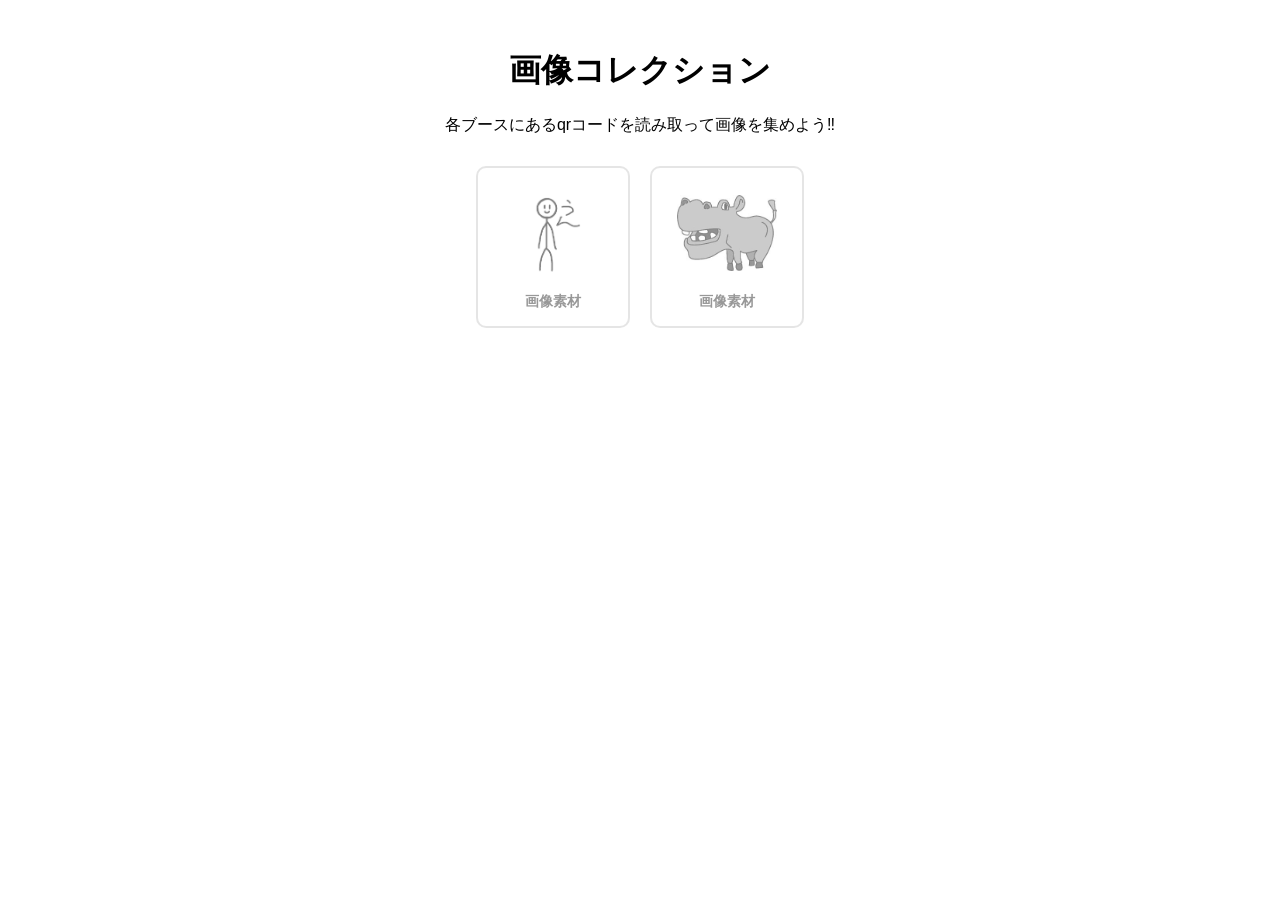
==== index.html @ 432bb3c5 "Add files via upload" ====
<!DOCTYPE html>
<html lang="ja">
<head>
    <meta charset="UTF-8">
    <title>文化祭スタンプラリー</title>
    <link rel="stylesheet" href="style.css">
</head>
<body>
    <h1>画像コレクション</h1>
    <p>各ブースにあるqrコードを読み取って画像を集めよう‼</p>

    <!-- アイテムの一覧 -->
    <div class="item-container">
        
        <div id="human" class="item-box">
            <div class="item-image-wrapper">
                <img src="適当な画像.png" alt="画像素材" class="item-image">
            </div>
            <div class="name">画像素材</div>
        </div>

        <div id="kaba" class="item-box">
            <div class="item-image-wrapper">
                <img src="kaba.jpg" alt="かば" class="item-image">
            </div>
            <div class="name">画像素材</div>
        </div>
    </div>

    <script src="script.js"></script>
</body>
</html>
---- style.css ----
/*　全体のデザイン */
body {
    font-family: sans-serif;
    text-align: center;
    background: color f 0f 0f 0;
    padding: 20px;
}

/*画像を横並びにする*/
.item-container {
    display: flex;
    justify-content: center;
    gap: 20px;
    margin-top: 30px;
}

/*アイテムの基本デザイン*/
.item-box {
    background-color: #fff;
    border: 2px solid #ccc;
    border-radius: 10px;
    padding: 15px;
    width: 120px;
    text-align: center;
    transition: all 0.5s ease; /*変化時の演出*/

    /*最初のエフェクト*/
    filter: grayscale(100%);
    opacity: 0.5;
}

/*アイテムを入手したときのデザイン*/
.item-box.got {
    filter: grayscale(0%); /* カラーに戻す */
    opacity: 1;            /* 明るさを100% */
    border-color: #ff9800; 
    background-color: #fffde7;
    box-shadow: 0 0 10px rgba(255, 152, 0, 0.5); /* 光らせる */
}

/*画像を表示するエリアのサイズ*/
.item-image-wrapper {
    width: 100px;
    height: 100px;
    margin: 0 auto 10px;
    display: flex;
    justify-content: center;
    align-items: center;
}

/*実際の画像タグの調整*/
.item-image {
    max-width: 100%;   /* 横幅を枠に収める */
    max-height: 100%;  /* 高さを枠に収める */
    object-fit: contain; /* 縦横比を崩さない */
}

/*アイテム名のテキスト*/
.name {
    font-size: 14px;
    font-weight: bold;
    color: #333;
}
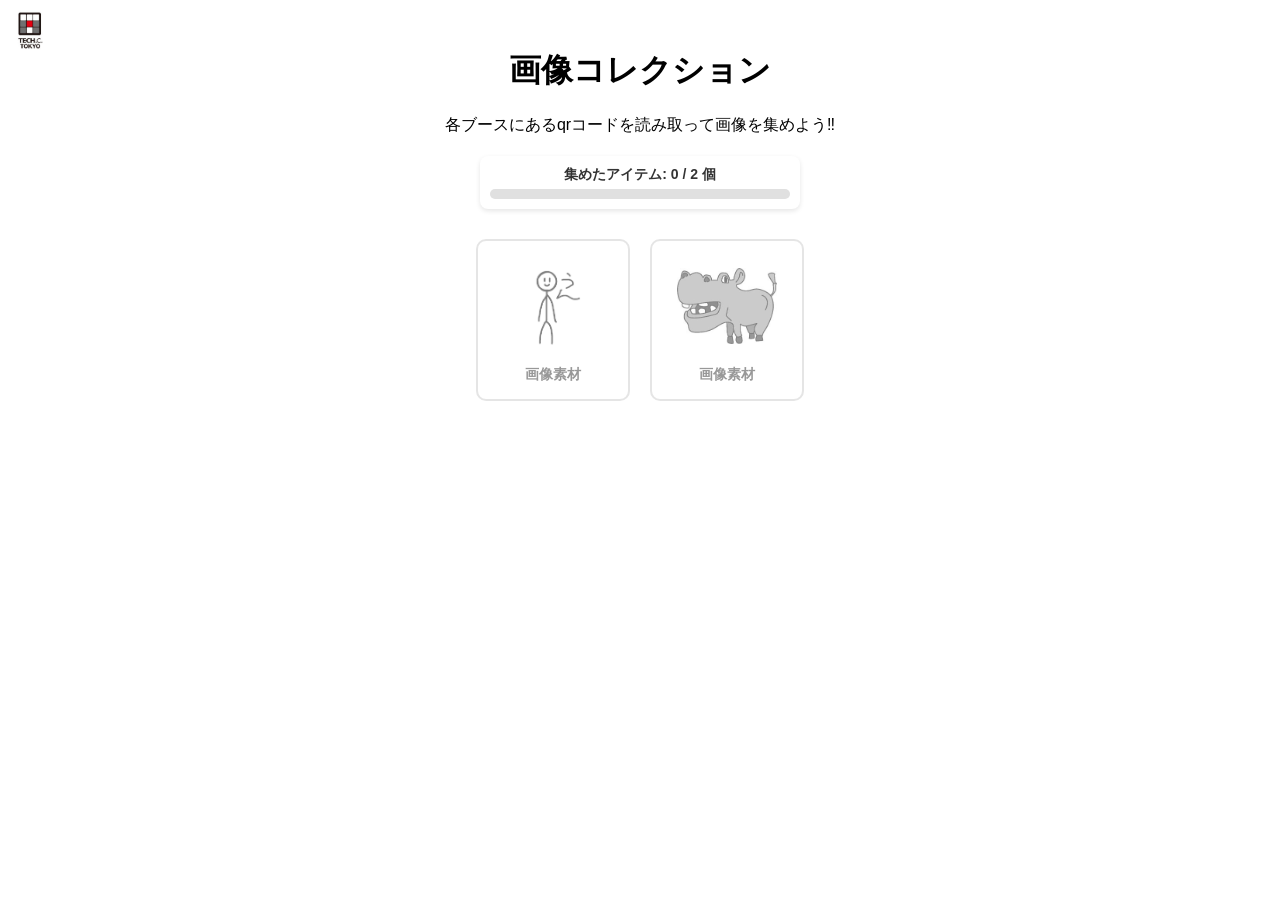
==== commit be3ab4cc: "Add files via upload" ====
--- a/index.html
+++ b/index.html
@@ -6,8 +6,20 @@
     <link rel="stylesheet" href="style.css">
 </head>
 <body>
+    <div class="school-header">
+        <img src="techc.jpg" alt="学校マーク" class="school-logo">
+    </div>
+
     <h1>画像コレクション</h1>
     <p>各ブースにあるqrコードを読み取って画像を集めよう‼</p>
+
+    <!-- 達成率 -->
+    <div class="progress-container">
+        <div class="progress-text">集めたアイテム: <span id="progress-count">0</span> / 2 個</div>
+        <div class="progress-bar-bg">
+            <div id="progress-bar" class="progress-bar-fill"></div>
+        </div>
+    </div>
 
     <!-- アイテムの一覧 -->
     <div class="item-container">
--- a/style.css
+++ b/style.css
@@ -6,12 +6,56 @@
     padding: 20px;
 }
 
+/* 学校ロゴの配置 */
+.school-header {
+    position: absolute;
+    top: 10px;
+    left: 10px;
+    z-index: 100;
+}
+
 /*画像を横並びにする*/
 .item-container {
     display: flex;
     justify-content: center;
     gap: 20px;
     margin-top: 30px;
+}
+.school-logo {
+    height: 40px; /*  ちょうどいい小ささに調整（必要に応じて変えてね） */
+    width: auto;
+    object-fit: contain;
+}
+
+/* 達成率エリアのデザイン */
+.progress-container {
+    background-color: #fff;
+    border-radius: 8px;
+    padding: 10px;
+    max-width: 300px;
+    margin: 20px auto;
+    box-shadow: 0 2px 5px rgba(0,0,0,0.1);
+}
+.progress-text {
+    font-size: 14px;
+    font-weight: bold;
+    margin-bottom: 5px;
+    color: #333;
+}
+/* メーターの背景（グレーの棒） */
+.progress-bar-bg {
+    background-color: #e0e0e0;
+    border-radius: 5px;
+    height: 10px;
+    width: 100%;
+    overflow: hidden;
+}
+/* メーターの中身（緑色の伸びる棒） */
+.progress-bar-fill {
+    background-color: #4caf50; /* 🌟 ゲージの色（緑） */
+    height: 100%;
+    width: 0%; /* 最初は0%（JavaScriptで動かします） */
+    transition: width 0.5s ease; /* 🌟 ゲージがニューッと伸びるアニメーション */
 }
 
 /*アイテムの基本デザイン*/
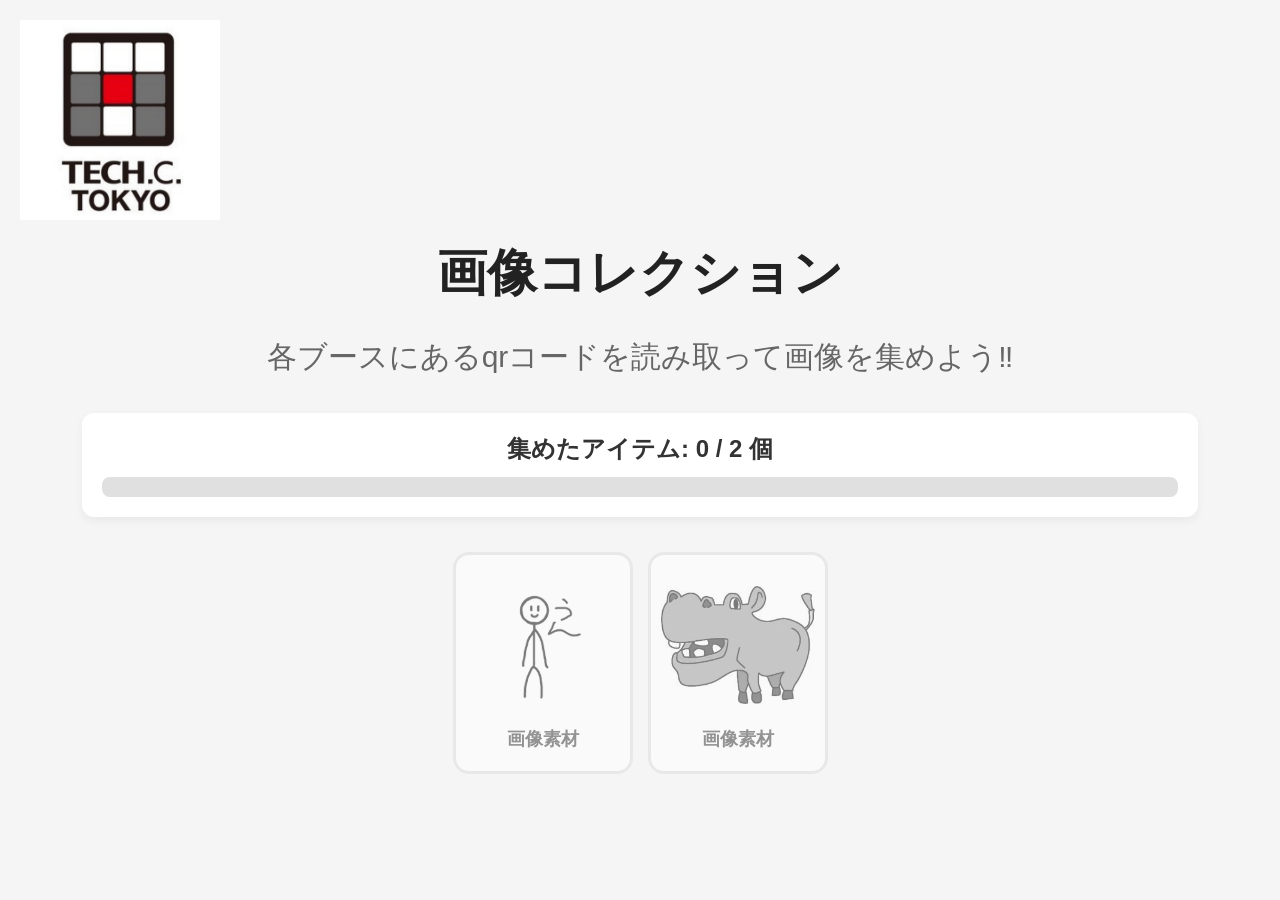
==== commit 1305a08b: "Add files via upload" ====
--- a/index.html
+++ b/index.html
@@ -26,7 +26,7 @@
         
         <div id="human" class="item-box">
             <div class="item-image-wrapper">
-                <img src="適当な画像.png" alt="画像素材" class="item-image">
+                <img src="human.png" alt="画像素材" class="item-image">
             </div>
             <div class="name">画像素材</div>
         </div>
--- a/style.css
+++ b/style.css
@@ -1,108 +1,125 @@
-/*　全体のデザイン */
+/* 全体のデザイン */
 body {
     font-family: sans-serif;
     text-align: center;
-    background: color f 0f 0f 0;
+    background-color: #f5f5f5;
+    margin: 0;
     padding: 20px;
+    box-sizing: border-box;
 }
 
-/* 学校ロゴの配置 */
+/* 🌟学校マークを左端にドカンと配置するエリア */
 .school-header {
-    position: absolute;
-    top: 10px;
-    left: 10px;
-    z-index: 100;
-}
-
-/*画像を横並びにする*/
-.item-container {
+    width: 100%;
     display: flex;
-    justify-content: center;
-    gap: 20px;
-    margin-top: 30px;
+    justify-content: flex-start; /* 🌟これで完全に「左寄せ」になります */
+    margin-bottom: 20px;
 }
 .school-logo {
-    height: 40px; /*  ちょうどいい小ささに調整（必要に応じて変えてね） */
+    height: 200px;    /* 🌟あなたの指定した200px！ */
+    max-width: 90%;   /* スマホの画面からはみ出さないための保険 */
     width: auto;
     object-fit: contain;
 }
 
-/* 達成率エリアのデザイン */
+/* 🌟あなたの指定したサイズの大文字テキスト */
+h1 {
+    font-size: 50px;  /* 🌟50pxの大迫力タイトル */
+    text-align: center;
+    margin: 10px 0;
+    color: #222;
+}
+p {
+    font-size: 30px;  /* 🌟30pxの大きな説明文 */
+    text-align: center;
+    color: #666;
+    margin-bottom: 35px;
+}
+
+/* 達成率エリア */
 .progress-container {
     background-color: #fff;
-    border-radius: 8px;
-    padding: 10px;
-    max-width: 300px;
-    margin: 20px auto;
-    box-shadow: 0 2px 5px rgba(0,0,0,0.1);
+    border-radius: 12px;
+    padding: 20px;
+    max-width: 90%; 
+    margin: 0 auto 35px;
+    box-shadow: 0 4px 10px rgba(0,0,0,0.05);
+    box-sizing: border-box;
 }
 .progress-text {
-    font-size: 14px;
+    font-size: 24px; /* 🌟文字が大きいので、ここも少し大きく調整しました */
     font-weight: bold;
-    margin-bottom: 5px;
+    margin-bottom: 12px;
     color: #333;
 }
-/* メーターの背景（グレーの棒） */
 .progress-bar-bg {
     background-color: #e0e0e0;
-    border-radius: 5px;
-    height: 10px;
+    border-radius: 8px;
+    height: 20px; /* 🌟少し太くして見やすく */
     width: 100%;
     overflow: hidden;
 }
-/* メーターの中身（緑色の伸びる棒） */
 .progress-bar-fill {
-    background-color: #4caf50; /* 🌟 ゲージの色（緑） */
+    background-color: #4caf50;
     height: 100%;
-    width: 0%; /* 最初は0%（JavaScriptで動かします） */
-    transition: width 0.5s ease; /* 🌟 ゲージがニューッと伸びるアニメーション */
+    width: 0%;
+    transition: width 0.5s ease;
 }
 
-/*アイテムの基本デザイン*/
+/* アイテムを並べるエリア */
+.item-container {
+    display: flex;
+    justify-content: center;
+    gap: 15px;
+    max-width: 100%;
+    padding: 0 10px;
+    box-sizing: border-box;
+}
+
+/* アイテムボックス */
 .item-box {
     background-color: #fff;
-    border: 2px solid #ccc;
-    border-radius: 10px;
-    padding: 15px;
-    width: 120px;
+    border: 3px solid #ddd; 
+    border-radius: 16px;   
+    padding: 20px 10px;
+    flex: 1;                
+    max-width: 180px; /* 🌟文字が大きいので、箱の最大幅も少し広げました */      
     text-align: center;
-    transition: all 0.5s ease; /*変化時の演出*/
-
-    /*最初のエフェクト*/
+    transition: all 0.5s ease;
     filter: grayscale(100%);
     opacity: 0.5;
+    box-sizing: border-box;
 }
 
-/*アイテムを入手したときのデザイン*/
+/* アイテムをゲットした時用のデザイン */
 .item-box.got {
-    filter: grayscale(0%); /* カラーに戻す */
-    opacity: 1;            /* 明るさを100% */
-    border-color: #ff9800; 
+    filter: grayscale(0%);
+    opacity: 1;
+    border-color: #ff9800;
     background-color: #fffde7;
-    box-shadow: 0 0 10px rgba(255, 152, 0, 0.5); /* 光らせる */
+    box-shadow: 0 6px 15px rgba(255, 152, 0, 0.3); 
 }
 
-/*画像を表示するエリアのサイズ*/
+/* 画像を表示するエリア */
 .item-image-wrapper {
-    width: 100px;
-    height: 100px;
-    margin: 0 auto 10px;
+    width: 100%;
+    height: 140px; /* 🌟箱に合わせて少し高く */
+    margin: 0 auto 12px;
     display: flex;
     justify-content: center;
     align-items: center;
 }
 
-/*実際の画像タグの調整*/
+/* 実際の画像タグ */
 .item-image {
-    max-width: 100%;   /* 横幅を枠に収める */
-    max-height: 100%;  /* 高さを枠に収める */
-    object-fit: contain; /* 縦横比を崩さない */
+    max-width: 100%;
+    max-height: 100%;
+    object-fit: contain;
 }
 
-/*アイテム名のテキスト*/
+/* アイテム名のテキスト */
 .name {
-    font-size: 14px;
+    font-size: 18px; /* 🌟少し大きく */
     font-weight: bold;
     color: #333;
-}
-
+}
